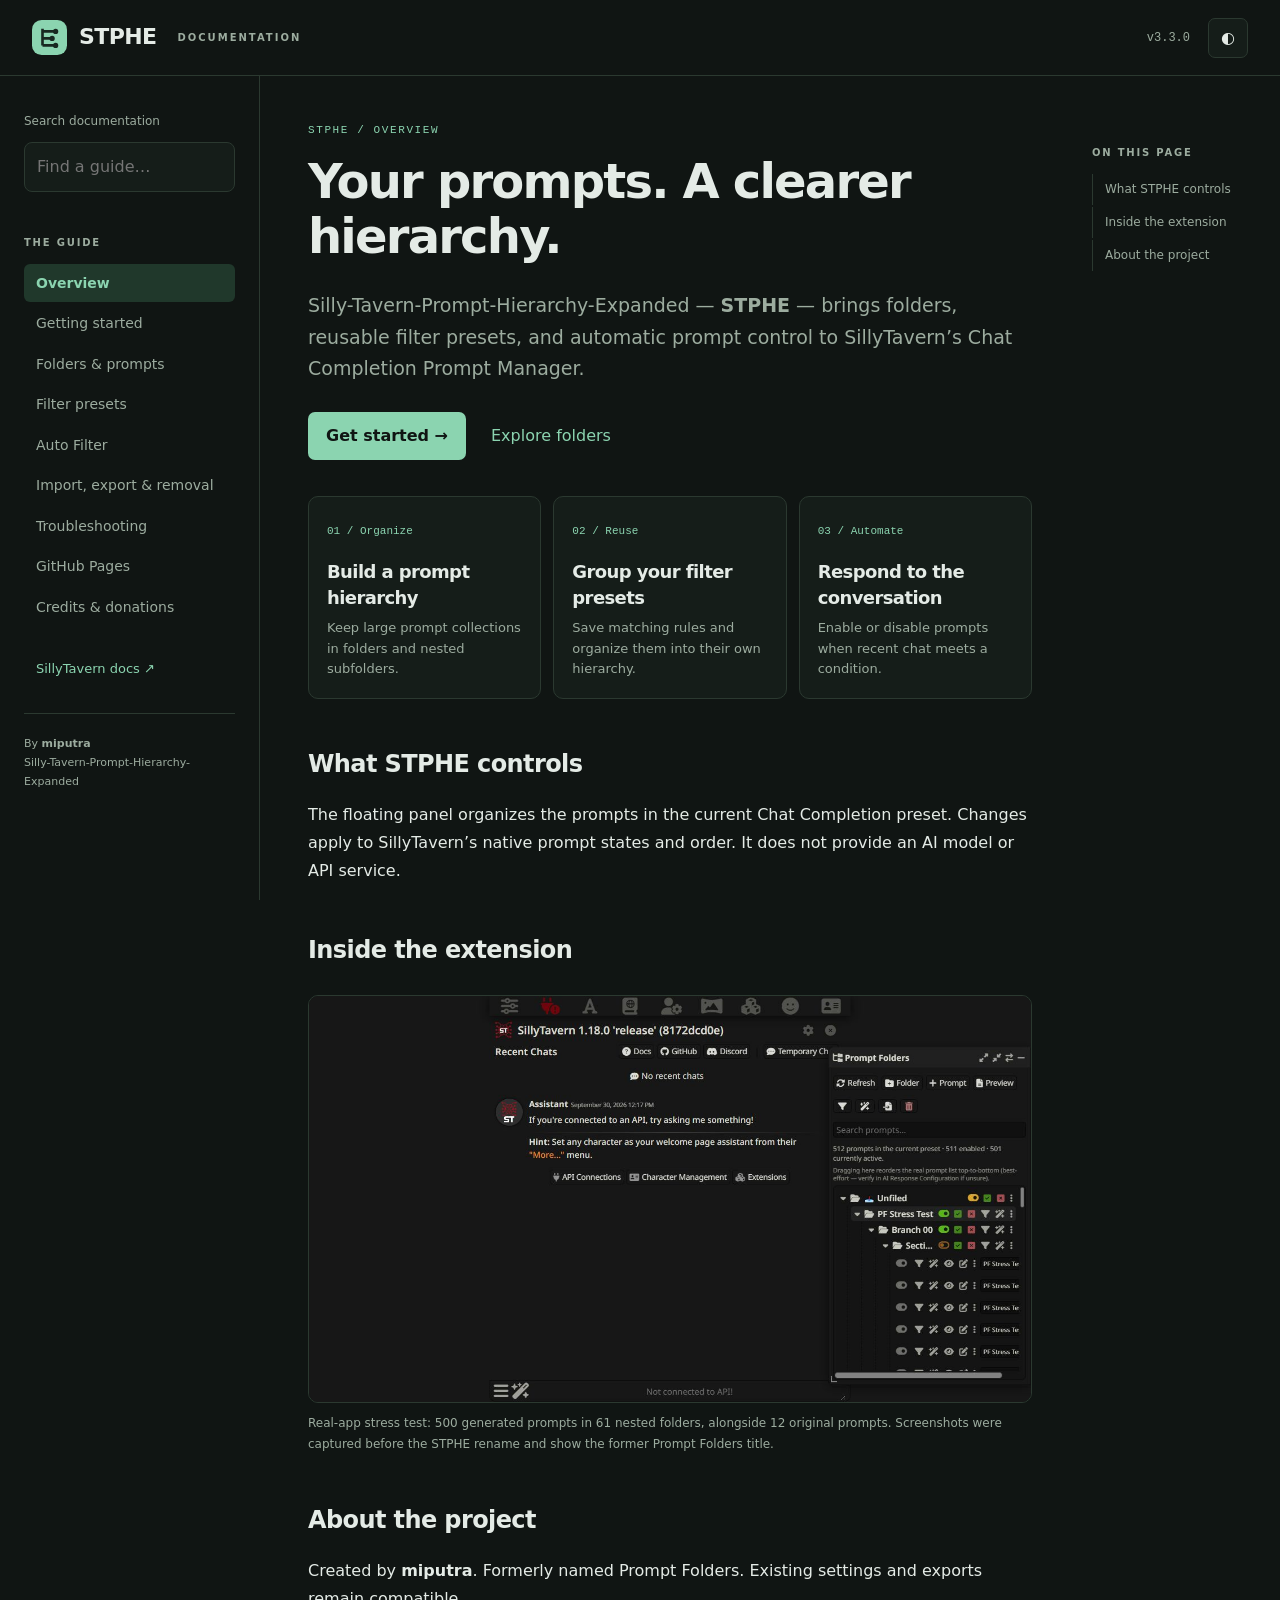
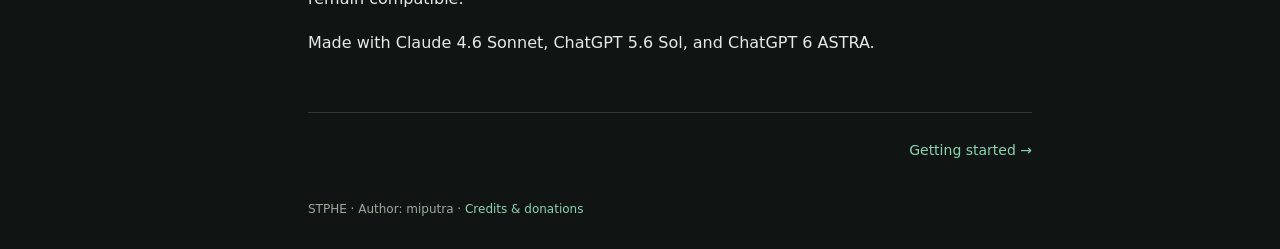
==== docs/index.html @ 4edc016b "Rename extension to STPHE and add GitHub Pages documentation" ====
<!doctype html><html lang="en"><head><meta charset="utf-8"><meta name="viewport" content="width=device-width,initial-scale=1"><meta name="description" content="Your prompts. A clearer hierarchy. — STPHE documentation by miputra."><title>Overview · STPHE</title><link rel="icon" href="assets/icon.svg" type="image/svg+xml"><link rel="stylesheet" href="assets/site.css"><script src="assets/site.js" defer></script></head><body><a class="skip" href="#main">Skip to content</a><header><a class="brand" href="index.html"><img src="assets/icon.svg" alt="">STPHE <span>DOCUMENTATION</span></a><div class="header-right"><span class="version">v3.3.0</span><button id="theme" aria-label="Toggle color theme">◐</button><button id="menu" aria-label="Toggle navigation" aria-expanded="false">☰</button></div></header><div class="layout"><aside class="sidebar" id="navigation"><label for="search">Search documentation</label><input id="search" type="search" placeholder="Find a guide…" autocomplete="off"><div id="results" aria-live="polite"></div><p class="nav-label">THE GUIDE</p><nav aria-label="Documentation"><a href="index.html" aria-current="page">Overview</a><a href="getting-started.html">Getting started</a><a href="folders.html">Folders &amp; prompts</a><a href="presets.html">Filter presets</a><a href="auto-filter.html">Auto Filter</a><a href="backups.html">Import, export &amp; removal</a><a href="troubleshooting.html">Troubleshooting</a><a href="publishing.html">GitHub Pages</a><a href="credits.html">Credits &amp; donations</a></nav><a class="upstream" href="https://docs.sillytavern.app/">SillyTavern docs ↗</a><div class="sidebar-foot">By <strong>miputra</strong><br>Silly-Tavern-Prompt-Hierarchy-Expanded</div></aside><main id="main"><div class="eyebrow">STPHE / Overview</div><h1>Your prompts. A clearer hierarchy.</h1><p class="lead">Silly-Tavern-Prompt-Hierarchy-Expanded — <strong>STPHE</strong> — brings folders, reusable filter presets, and automatic prompt control to SillyTavern’s Chat Completion Prompt Manager.</p><div class="hero-actions"><a class="primary" href="getting-started.html">Get started →</a><a href="folders.html">Explore folders</a></div><div class="cards"><a href="folders.html"><b>01 / Organize</b><h2>Build a prompt hierarchy</h2><p>Keep large prompt collections in folders and nested subfolders.</p></a><a href="presets.html"><b>02 / Reuse</b><h2>Group your filter presets</h2><p>Save matching rules and organize them into their own hierarchy.</p></a><a href="auto-filter.html"><b>03 / Automate</b><h2>Respond to the conversation</h2><p>Enable or disable prompts when recent chat meets a condition.</p></a></div><h2 id="what-it-controls">What STPHE controls</h2><p>The floating panel organizes the prompts in the current Chat Completion preset. Changes apply to SillyTavern’s native prompt states and order. It does not provide an AI model or API service.</p><h2 id="screenshots">Inside the extension</h2><figure><a href="assets/large-tree.png"><img src="assets/large-tree.png" alt="Real SillyTavern session with a 512-prompt preset and nested test folders" loading="lazy"></a><figcaption>Real-app stress test: 500 generated prompts in 61 nested folders, alongside 12 original prompts. Screenshots were captured before the STPHE rename and show the former Prompt Folders title.</figcaption></figure><h2 id="project">About the project</h2><p>Created by <strong>miputra</strong>. Formerly named Prompt Folders. Existing settings and exports remain compatible.</p><p>Made with Claude 4.6 Sonnet, ChatGPT 5.6 Sol, and ChatGPT 6 ASTRA.</p><div class="page-nav"><span></span><a href="getting-started.html">Getting started →</a></div><footer>STPHE · Author: miputra · <a href="credits.html">Credits & donations</a></footer></main><aside class="toc"><p class="nav-label">ON THIS PAGE</p><nav aria-label="On this page"><a href="#what-it-controls">What STPHE controls</a><a href="#screenshots">Inside the extension</a><a href="#project">About the project</a></nav></aside></div></body></html>
---- docs/assets/site.css ----
*{box-sizing:border-box} :root{color-scheme:dark;--bg:#101513;--panel:#151d19;--text:#e4ebe6;--muted:#9cac9f;--line:#2b3930;--accent:#8bd4b0;--soft:#20382b} :root.light{color-scheme:light;--bg:#fafcf9;--panel:#f0f5ef;--text:#24362a;--muted:#586d5d;--line:#d5dfd4;--accent:#236d49;--soft:#e0efdf} body{margin:0;background:var(--bg);color:var(--text);font:16px/1.75 system-ui,-apple-system,Segoe UI,sans-serif}a{color:var(--accent);text-decoration:none}a:hover{text-decoration:underline}button,input{font:inherit}button{cursor:pointer;background:var(--panel);color:var(--text);border:1px solid var(--line);border-radius:7px;padding:5px 12px}button:hover{border-color:var(--accent)}:focus-visible{outline:2px solid var(--accent);outline-offset:4px}header{height:76px;position:sticky;top:0;z-index:10;background:var(--bg);border-bottom:1px solid var(--line);display:flex;align-items:center;justify-content:space-between;padding:0 32px}.brand{display:flex;align-items:center;gap:12px;color:var(--text);font-size:22px;font-weight:750;letter-spacing:-.6px}.brand img{width:35px}.brand span{font-size:10px;letter-spacing:2px;color:var(--muted);margin-left:9px}.header-right{display:flex;align-items:center;gap:18px}.version{font:12px monospace;color:var(--muted)}#menu{display:none}.layout{display:grid;grid-template-columns:260px minmax(0,820px) 200px;max-width:1440px;margin:auto}.sidebar{position:sticky;top:76px;height:calc(100vh - 76px);overflow:auto;padding:30px 24px;border-right:1px solid var(--line)}.sidebar label{font-size:12px;color:var(--muted)}input{width:100%;margin:8px 0 18px;padding:10px 12px;background:var(--panel);border:1px solid var(--line);border-radius:8px;color:var(--text)}.nav-label{font-size:10px;letter-spacing:1.8px;font-weight:700;color:var(--muted);margin:24px 0 12px}nav a{display:block;color:var(--muted);font-size:14px;padding:7px 12px;border-radius:6px;margin:2px 0}nav a:hover{color:var(--text);background:var(--panel);text-decoration:none}nav a[aria-current]{background:var(--soft);color:var(--accent);font-weight:650}.upstream{display:block;font-size:13px;margin:32px 12px}.sidebar-foot{border-top:1px solid var(--line);padding-top:20px;font-size:11px;color:var(--muted);overflow-wrap:anywhere}main{min-width:0;padding:48px 48px 28px}.eyebrow{color:var(--accent);font:11px monospace;letter-spacing:1.6px;text-transform:uppercase;margin-bottom:18px}h1{font-size:clamp(32px,4vw,48px);letter-spacing:-1.8px;line-height:1.15;margin:0 0 26px;max-width:670px}h2{font-size:24px;letter-spacing:-.6px;margin:44px 0 16px;scroll-margin-top:100px}h3{margin-top:0}p{margin:16px 0}.lead{font-size:19px;color:var(--muted);line-height:1.65}.hero-actions{display:flex;align-items:center;gap:25px;margin:28px 0 36px}.primary{background:var(--accent);color:var(--bg);padding:10px 18px;border-radius:7px;font-weight:650}.cards{display:grid;grid-template-columns:repeat(3,1fr);gap:12px}.cards a{border:1px solid var(--line);border-radius:10px;padding:18px;background:var(--panel);color:var(--text)}.cards b{font:11px monospace;color:var(--accent)}.cards h2{font-size:18px;line-height:1.4;margin:16px 0 8px}.cards p{font-size:13px;color:var(--muted);line-height:1.6;margin:0}.toc{position:sticky;top:100px;height:fit-content;padding:20px 12px}.toc nav a{font-size:12px;border-left:1px solid var(--line);border-radius:0;padding:5px 12px}figure{margin:24px 0}figure img{display:block;width:100%;border:1px solid var(--line);border-radius:10px}figcaption{font-size:12px;color:var(--muted);margin-top:10px}table{width:100%;border-collapse:collapse;font-size:14px}td,th{padding:13px 14px;border:1px solid var(--line);text-align:left;vertical-align:top}th{background:var(--panel)}code{font-size:.88em;overflow-wrap:anywhere;background:var(--panel);padding:2px 5px;border-radius:4px}pre{white-space:pre-wrap;background:var(--panel);padding:18px;border:1px solid var(--line);border-radius:8px}.note{border-left:3px solid var(--accent);background:var(--panel);padding:16px 20px;margin:25px 0;color:var(--muted)}li{margin:10px 0}.donation{border:1px solid var(--line);border-radius:10px;padding:22px;margin:18px 0}.donation code{display:block;word-break:break-all;margin-bottom:18px}.page-nav{display:flex;justify-content:space-between;border-top:1px solid var(--line);padding-top:25px;margin-top:55px;font-size:14px;gap:20px}footer{color:var(--muted);font-size:12px;margin-top:36px}#results a{display:block;font-size:13px;padding:8px;background:var(--panel);border-bottom:1px solid var(--line)}#results p{font-size:12px}.skip{position:absolute;top:-100px}.skip:focus{top:12px;z-index:20;background:var(--bg);padding:8px}@media(max-width:1150px){.layout{grid-template-columns:240px minmax(0,1fr)}.toc{display:none}main{padding:40px 32px}.cards{grid-template-columns:1fr}.cards a{padding:20px}.cards h2{margin-top:10px}}@media(max-width:700px){header{padding:0 18px;height:65px}.brand span{display:none}#menu{display:block}.layout{display:block}.sidebar{display:none;position:fixed;top:65px;left:0;bottom:0;height:auto;width:285px;background:var(--bg);z-index:9;box-shadow:15px 0 50px #0005}.sidebar.open{display:block}main{padding:32px 22px}h1{font-size:36px}.hero-actions{gap:16px;font-size:14px}.version{display:none}table{font-size:12px}td,th{padding:8px}body{font-size:15px}}
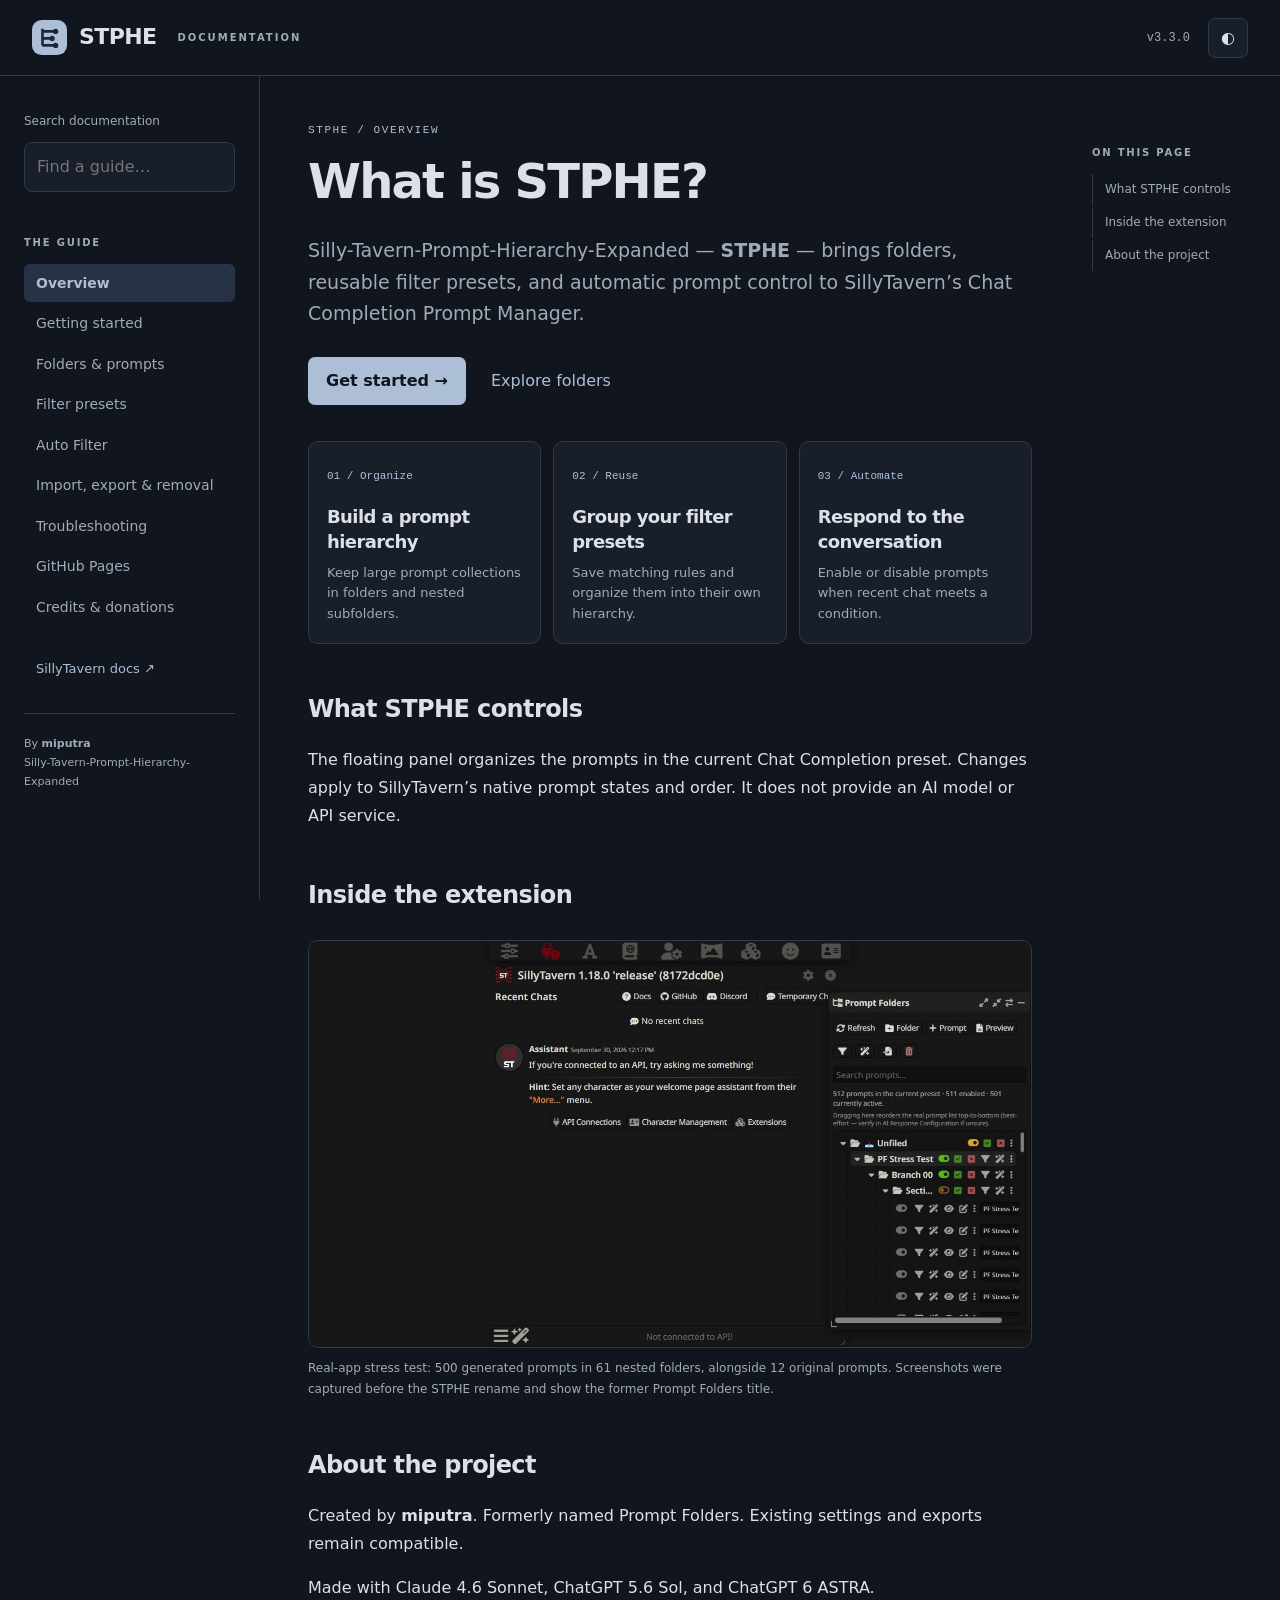
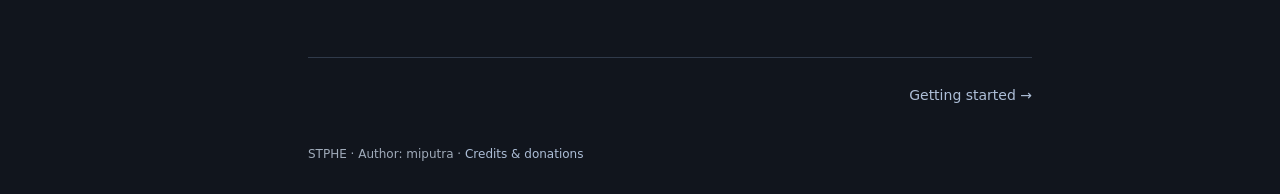
==== commit 23c947d6: "Use muted navy documentation theme and expand practical explanations" ====
--- a/docs/index.html
+++ b/docs/index.html
@@ -1 +1 @@
-<!doctype html><html lang="en"><head><meta charset="utf-8"><meta name="viewport" content="width=device-width,initial-scale=1"><meta name="description" content="Your prompts. A clearer hierarchy. — STPHE documentation by miputra."><title>Overview · STPHE</title><link rel="icon" href="assets/icon.svg" type="image/svg+xml"><link rel="stylesheet" href="assets/site.css"><script src="assets/site.js" defer></script></head><body><a class="skip" href="#main">Skip to content</a><header><a class="brand" href="index.html"><img src="assets/icon.svg" alt="">STPHE <span>DOCUMENTATION</span></a><div class="header-right"><span class="version">v3.3.0</span><button id="theme" aria-label="Toggle color theme">◐</button><button id="menu" aria-label="Toggle navigation" aria-expanded="false">☰</button></div></header><div class="layout"><aside class="sidebar" id="navigation"><label for="search">Search documentation</label><input id="search" type="search" placeholder="Find a guide…" autocomplete="off"><div id="results" aria-live="polite"></div><p class="nav-label">THE GUIDE</p><nav aria-label="Documentation"><a href="index.html" aria-current="page">Overview</a><a href="getting-started.html">Getting started</a><a href="folders.html">Folders &amp; prompts</a><a href="presets.html">Filter presets</a><a href="auto-filter.html">Auto Filter</a><a href="backups.html">Import, export &amp; removal</a><a href="troubleshooting.html">Troubleshooting</a><a href="publishing.html">GitHub Pages</a><a href="credits.html">Credits &amp; donations</a></nav><a class="upstream" href="https://docs.sillytavern.app/">SillyTavern docs ↗</a><div class="sidebar-foot">By <strong>miputra</strong><br>Silly-Tavern-Prompt-Hierarchy-Expanded</div></aside><main id="main"><div class="eyebrow">STPHE / Overview</div><h1>Your prompts. A clearer hierarchy.</h1><p class="lead">Silly-Tavern-Prompt-Hierarchy-Expanded — <strong>STPHE</strong> — brings folders, reusable filter presets, and automatic prompt control to SillyTavern’s Chat Completion Prompt Manager.</p><div class="hero-actions"><a class="primary" href="getting-started.html">Get started →</a><a href="folders.html">Explore folders</a></div><div class="cards"><a href="folders.html"><b>01 / Organize</b><h2>Build a prompt hierarchy</h2><p>Keep large prompt collections in folders and nested subfolders.</p></a><a href="presets.html"><b>02 / Reuse</b><h2>Group your filter presets</h2><p>Save matching rules and organize them into their own hierarchy.</p></a><a href="auto-filter.html"><b>03 / Automate</b><h2>Respond to the conversation</h2><p>Enable or disable prompts when recent chat meets a condition.</p></a></div><h2 id="what-it-controls">What STPHE controls</h2><p>The floating panel organizes the prompts in the current Chat Completion preset. Changes apply to SillyTavern’s native prompt states and order. It does not provide an AI model or API service.</p><h2 id="screenshots">Inside the extension</h2><figure><a href="assets/large-tree.png"><img src="assets/large-tree.png" alt="Real SillyTavern session with a 512-prompt preset and nested test folders" loading="lazy"></a><figcaption>Real-app stress test: 500 generated prompts in 61 nested folders, alongside 12 original prompts. Screenshots were captured before the STPHE rename and show the former Prompt Folders title.</figcaption></figure><h2 id="project">About the project</h2><p>Created by <strong>miputra</strong>. Formerly named Prompt Folders. Existing settings and exports remain compatible.</p><p>Made with Claude 4.6 Sonnet, ChatGPT 5.6 Sol, and ChatGPT 6 ASTRA.</p><div class="page-nav"><span></span><a href="getting-started.html">Getting started →</a></div><footer>STPHE · Author: miputra · <a href="credits.html">Credits & donations</a></footer></main><aside class="toc"><p class="nav-label">ON THIS PAGE</p><nav aria-label="On this page"><a href="#what-it-controls">What STPHE controls</a><a href="#screenshots">Inside the extension</a><a href="#project">About the project</a></nav></aside></div></body></html>+<!doctype html><html lang="en"><head><meta charset="utf-8"><meta name="viewport" content="width=device-width,initial-scale=1"><meta name="description" content="What is STPHE? — STPHE documentation by miputra."><title>Overview · STPHE</title><link rel="icon" href="assets/icon.svg" type="image/svg+xml"><link rel="stylesheet" href="assets/site.css"><script src="assets/site.js" defer></script></head><body><a class="skip" href="#main">Skip to content</a><header><a class="brand" href="index.html"><img src="assets/icon.svg" alt="">STPHE <span>DOCUMENTATION</span></a><div class="header-right"><span class="version">v3.3.0</span><button id="theme" aria-label="Toggle color theme">◐</button><button id="menu" aria-label="Toggle navigation" aria-expanded="false">☰</button></div></header><div class="layout"><aside class="sidebar" id="navigation"><label for="search">Search documentation</label><input id="search" type="search" placeholder="Find a guide…" autocomplete="off"><div id="results" aria-live="polite"></div><p class="nav-label">THE GUIDE</p><nav aria-label="Documentation"><a href="index.html" aria-current="page">Overview</a><a href="getting-started.html">Getting started</a><a href="folders.html">Folders &amp; prompts</a><a href="presets.html">Filter presets</a><a href="auto-filter.html">Auto Filter</a><a href="backups.html">Import, export &amp; removal</a><a href="troubleshooting.html">Troubleshooting</a><a href="publishing.html">GitHub Pages</a><a href="credits.html">Credits &amp; donations</a></nav><a class="upstream" href="https://docs.sillytavern.app/">SillyTavern docs ↗</a><div class="sidebar-foot">By <strong>miputra</strong><br>Silly-Tavern-Prompt-Hierarchy-Expanded</div></aside><main id="main"><div class="eyebrow">STPHE / Overview</div><h1>What is STPHE?</h1><p class="lead">Silly-Tavern-Prompt-Hierarchy-Expanded — <strong>STPHE</strong> — brings folders, reusable filter presets, and automatic prompt control to SillyTavern’s Chat Completion Prompt Manager.</p><div class="hero-actions"><a class="primary" href="getting-started.html">Get started →</a><a href="folders.html">Explore folders</a></div><div class="cards"><a href="folders.html"><b>01 / Organize</b><h2>Build a prompt hierarchy</h2><p>Keep large prompt collections in folders and nested subfolders.</p></a><a href="presets.html"><b>02 / Reuse</b><h2>Group your filter presets</h2><p>Save matching rules and organize them into their own hierarchy.</p></a><a href="auto-filter.html"><b>03 / Automate</b><h2>Respond to the conversation</h2><p>Enable or disable prompts when recent chat meets a condition.</p></a></div><h2 id="what-it-controls">What STPHE controls</h2><p>The floating panel organizes the prompts in the current Chat Completion preset. Changes apply to SillyTavern’s native prompt states and order. It does not provide an AI model or API service.</p><h2 id="screenshots">Inside the extension</h2><figure><a href="assets/large-tree.png"><img src="assets/large-tree.png" alt="Real SillyTavern session with a 512-prompt preset and nested test folders" loading="lazy"></a><figcaption>Real-app stress test: 500 generated prompts in 61 nested folders, alongside 12 original prompts. Screenshots were captured before the STPHE rename and show the former Prompt Folders title.</figcaption></figure><h2 id="project">About the project</h2><p>Created by <strong>miputra</strong>. Formerly named Prompt Folders. Existing settings and exports remain compatible.</p><p>Made with Claude 4.6 Sonnet, ChatGPT 5.6 Sol, and ChatGPT 6 ASTRA.</p><div class="page-nav"><span></span><a href="getting-started.html">Getting started →</a></div><footer>STPHE · Author: miputra · <a href="credits.html">Credits & donations</a></footer></main><aside class="toc"><p class="nav-label">ON THIS PAGE</p><nav aria-label="On this page"><a href="#what-it-controls">What STPHE controls</a><a href="#screenshots">Inside the extension</a><a href="#project">About the project</a></nav></aside></div></body></html>
--- a/docs/assets/site.css
+++ b/docs/assets/site.css
@@ -1 +1 @@
-*{box-sizing:border-box} :root{color-scheme:dark;--bg:#101513;--panel:#151d19;--text:#e4ebe6;--muted:#9cac9f;--line:#2b3930;--accent:#8bd4b0;--soft:#20382b} :root.light{color-scheme:light;--bg:#fafcf9;--panel:#f0f5ef;--text:#24362a;--muted:#586d5d;--line:#d5dfd4;--accent:#236d49;--soft:#e0efdf} body{margin:0;background:var(--bg);color:var(--text);font:16px/1.75 system-ui,-apple-system,Segoe UI,sans-serif}a{color:var(--accent);text-decoration:none}a:hover{text-decoration:underline}button,input{font:inherit}button{cursor:pointer;background:var(--panel);color:var(--text);border:1px solid var(--line);border-radius:7px;padding:5px 12px}button:hover{border-color:var(--accent)}:focus-visible{outline:2px solid var(--accent);outline-offset:4px}header{height:76px;position:sticky;top:0;z-index:10;background:var(--bg);border-bottom:1px solid var(--line);display:flex;align-items:center;justify-content:space-between;padding:0 32px}.brand{display:flex;align-items:center;gap:12px;color:var(--text);font-size:22px;font-weight:750;letter-spacing:-.6px}.brand img{width:35px}.brand span{font-size:10px;letter-spacing:2px;color:var(--muted);margin-left:9px}.header-right{display:flex;align-items:center;gap:18px}.version{font:12px monospace;color:var(--muted)}#menu{display:none}.layout{display:grid;grid-template-columns:260px minmax(0,820px) 200px;max-width:1440px;margin:auto}.sidebar{position:sticky;top:76px;height:calc(100vh - 76px);overflow:auto;padding:30px 24px;border-right:1px solid var(--line)}.sidebar label{font-size:12px;color:var(--muted)}input{width:100%;margin:8px 0 18px;padding:10px 12px;background:var(--panel);border:1px solid var(--line);border-radius:8px;color:var(--text)}.nav-label{font-size:10px;letter-spacing:1.8px;font-weight:700;color:var(--muted);margin:24px 0 12px}nav a{display:block;color:var(--muted);font-size:14px;padding:7px 12px;border-radius:6px;margin:2px 0}nav a:hover{color:var(--text);background:var(--panel);text-decoration:none}nav a[aria-current]{background:var(--soft);color:var(--accent);font-weight:650}.upstream{display:block;font-size:13px;margin:32px 12px}.sidebar-foot{border-top:1px solid var(--line);padding-top:20px;font-size:11px;color:var(--muted);overflow-wrap:anywhere}main{min-width:0;padding:48px 48px 28px}.eyebrow{color:var(--accent);font:11px monospace;letter-spacing:1.6px;text-transform:uppercase;margin-bottom:18px}h1{font-size:clamp(32px,4vw,48px);letter-spacing:-1.8px;line-height:1.15;margin:0 0 26px;max-width:670px}h2{font-size:24px;letter-spacing:-.6px;margin:44px 0 16px;scroll-margin-top:100px}h3{margin-top:0}p{margin:16px 0}.lead{font-size:19px;color:var(--muted);line-height:1.65}.hero-actions{display:flex;align-items:center;gap:25px;margin:28px 0 36px}.primary{background:var(--accent);color:var(--bg);padding:10px 18px;border-radius:7px;font-weight:650}.cards{display:grid;grid-template-columns:repeat(3,1fr);gap:12px}.cards a{border:1px solid var(--line);border-radius:10px;padding:18px;background:var(--panel);color:var(--text)}.cards b{font:11px monospace;color:var(--accent)}.cards h2{font-size:18px;line-height:1.4;margin:16px 0 8px}.cards p{font-size:13px;color:var(--muted);line-height:1.6;margin:0}.toc{position:sticky;top:100px;height:fit-content;padding:20px 12px}.toc nav a{font-size:12px;border-left:1px solid var(--line);border-radius:0;padding:5px 12px}figure{margin:24px 0}figure img{display:block;width:100%;border:1px solid var(--line);border-radius:10px}figcaption{font-size:12px;color:var(--muted);margin-top:10px}table{width:100%;border-collapse:collapse;font-size:14px}td,th{padding:13px 14px;border:1px solid var(--line);text-align:left;vertical-align:top}th{background:var(--panel)}code{font-size:.88em;overflow-wrap:anywhere;background:var(--panel);padding:2px 5px;border-radius:4px}pre{white-space:pre-wrap;background:var(--panel);padding:18px;border:1px solid var(--line);border-radius:8px}.note{border-left:3px solid var(--accent);background:var(--panel);padding:16px 20px;margin:25px 0;color:var(--muted)}li{margin:10px 0}.donation{border:1px solid var(--line);border-radius:10px;padding:22px;margin:18px 0}.donation code{display:block;word-break:break-all;margin-bottom:18px}.page-nav{display:flex;justify-content:space-between;border-top:1px solid var(--line);padding-top:25px;margin-top:55px;font-size:14px;gap:20px}footer{color:var(--muted);font-size:12px;margin-top:36px}#results a{display:block;font-size:13px;padding:8px;background:var(--panel);border-bottom:1px solid var(--line)}#results p{font-size:12px}.skip{position:absolute;top:-100px}.skip:focus{top:12px;z-index:20;background:var(--bg);padding:8px}@media(max-width:1150px){.layout{grid-template-columns:240px minmax(0,1fr)}.toc{display:none}main{padding:40px 32px}.cards{grid-template-columns:1fr}.cards a{padding:20px}.cards h2{margin-top:10px}}@media(max-width:700px){header{padding:0 18px;height:65px}.brand span{display:none}#menu{display:block}.layout{display:block}.sidebar{display:none;position:fixed;top:65px;left:0;bottom:0;height:auto;width:285px;background:var(--bg);z-index:9;box-shadow:15px 0 50px #0005}.sidebar.open{display:block}main{padding:32px 22px}h1{font-size:36px}.hero-actions{gap:16px;font-size:14px}.version{display:none}table{font-size:12px}td,th{padding:8px}body{font-size:15px}}+*{box-sizing:border-box} :root{color-scheme:dark;--bg:#11151d;--panel:#181f2b;--text:#dce0e7;--muted:#a0abba;--line:#303a4a;--accent:#adbed7;--soft:#273247} :root.light{color-scheme:light;--bg:#f3f4f6;--panel:#e9ecf1;--text:#253044;--muted:#526078;--line:#cbd2de;--accent:#425c85;--soft:#dce3ee} body{margin:0;background:var(--bg);color:var(--text);font:16px/1.75 system-ui,-apple-system,Segoe UI,sans-serif}a{color:var(--accent);text-decoration:none}a:hover{text-decoration:underline}button,input{font:inherit}button{cursor:pointer;background:var(--panel);color:var(--text);border:1px solid var(--line);border-radius:7px;padding:5px 12px}button:hover{border-color:var(--accent)}:focus-visible{outline:2px solid var(--accent);outline-offset:4px}header{height:76px;position:sticky;top:0;z-index:10;background:var(--bg);border-bottom:1px solid var(--line);display:flex;align-items:center;justify-content:space-between;padding:0 32px}.brand{display:flex;align-items:center;gap:12px;color:var(--text);font-size:22px;font-weight:750;letter-spacing:-.6px}.brand img{width:35px}.brand span{font-size:10px;letter-spacing:2px;color:var(--muted);margin-left:9px}.header-right{display:flex;align-items:center;gap:18px}.version{font:12px monospace;color:var(--muted)}#menu{display:none}.layout{display:grid;grid-template-columns:260px minmax(0,820px) 200px;max-width:1440px;margin:auto}.sidebar{position:sticky;top:76px;height:calc(100vh - 76px);overflow:auto;padding:30px 24px;border-right:1px solid var(--line)}.sidebar label{font-size:12px;color:var(--muted)}input{width:100%;margin:8px 0 18px;padding:10px 12px;background:var(--panel);border:1px solid var(--line);border-radius:8px;color:var(--text)}.nav-label{font-size:10px;letter-spacing:1.8px;font-weight:700;color:var(--muted);margin:24px 0 12px}nav a{display:block;color:var(--muted);font-size:14px;padding:7px 12px;border-radius:6px;margin:2px 0}nav a:hover{color:var(--text);background:var(--panel);text-decoration:none}nav a[aria-current]{background:var(--soft);color:var(--accent);font-weight:650}.upstream{display:block;font-size:13px;margin:32px 12px}.sidebar-foot{border-top:1px solid var(--line);padding-top:20px;font-size:11px;color:var(--muted);overflow-wrap:anywhere}main{min-width:0;padding:48px 48px 28px}.eyebrow{color:var(--accent);font:11px monospace;letter-spacing:1.6px;text-transform:uppercase;margin-bottom:18px}h1{font-size:clamp(32px,4vw,48px);letter-spacing:-1.8px;line-height:1.15;margin:0 0 26px;max-width:670px}h2{font-size:24px;letter-spacing:-.6px;margin:44px 0 16px;scroll-margin-top:100px}h3{margin-top:0}p{margin:16px 0}.lead{font-size:19px;color:var(--muted);line-height:1.65}.hero-actions{display:flex;align-items:center;gap:25px;margin:28px 0 36px}.primary{background:var(--accent);color:var(--bg);padding:10px 18px;border-radius:7px;font-weight:650}.cards{display:grid;grid-template-columns:repeat(3,1fr);gap:12px}.cards a{border:1px solid var(--line);border-radius:10px;padding:18px;background:var(--panel);color:var(--text)}.cards b{font:11px monospace;color:var(--accent)}.cards h2{font-size:18px;line-height:1.4;margin:16px 0 8px}.cards p{font-size:13px;color:var(--muted);line-height:1.6;margin:0}.toc{position:sticky;top:100px;height:fit-content;padding:20px 12px}.toc nav a{font-size:12px;border-left:1px solid var(--line);border-radius:0;padding:5px 12px}figure{margin:24px 0}figure img{display:block;width:100%;border:1px solid var(--line);border-radius:10px}figcaption{font-size:12px;color:var(--muted);margin-top:10px}table{width:100%;border-collapse:collapse;font-size:14px}td,th{padding:13px 14px;border:1px solid var(--line);text-align:left;vertical-align:top}th{background:var(--panel)}code{font-size:.88em;overflow-wrap:anywhere;background:var(--panel);padding:2px 5px;border-radius:4px}pre{white-space:pre-wrap;background:var(--panel);padding:18px;border:1px solid var(--line);border-radius:8px}.note{border-left:3px solid var(--accent);background:var(--panel);padding:16px 20px;margin:25px 0;color:var(--muted)}li{margin:10px 0}.donation{border:1px solid var(--line);border-radius:10px;padding:22px;margin:18px 0}.donation code{display:block;word-break:break-all;margin-bottom:18px}.page-nav{display:flex;justify-content:space-between;border-top:1px solid var(--line);padding-top:25px;margin-top:55px;font-size:14px;gap:20px}footer{color:var(--muted);font-size:12px;margin-top:36px}#results a{display:block;font-size:13px;padding:8px;background:var(--panel);border-bottom:1px solid var(--line)}#results p{font-size:12px}.skip{position:absolute;top:-100px}.skip:focus{top:12px;z-index:20;background:var(--bg);padding:8px}@media(max-width:1150px){.layout{grid-template-columns:240px minmax(0,1fr)}.toc{display:none}main{padding:40px 32px}.cards{grid-template-columns:1fr}.cards a{padding:20px}.cards h2{margin-top:10px}}@media(max-width:700px){header{padding:0 18px;height:65px}.brand span{display:none}#menu{display:block}.layout{display:block}.sidebar{display:none;position:fixed;top:65px;left:0;bottom:0;height:auto;width:285px;background:var(--bg);z-index:9;box-shadow:15px 0 50px #0005}.sidebar.open{display:block}main{padding:32px 22px}h1{font-size:36px}.hero-actions{gap:16px;font-size:14px}.version{display:none}table{font-size:12px}td,th{padding:8px}body{font-size:15px}}
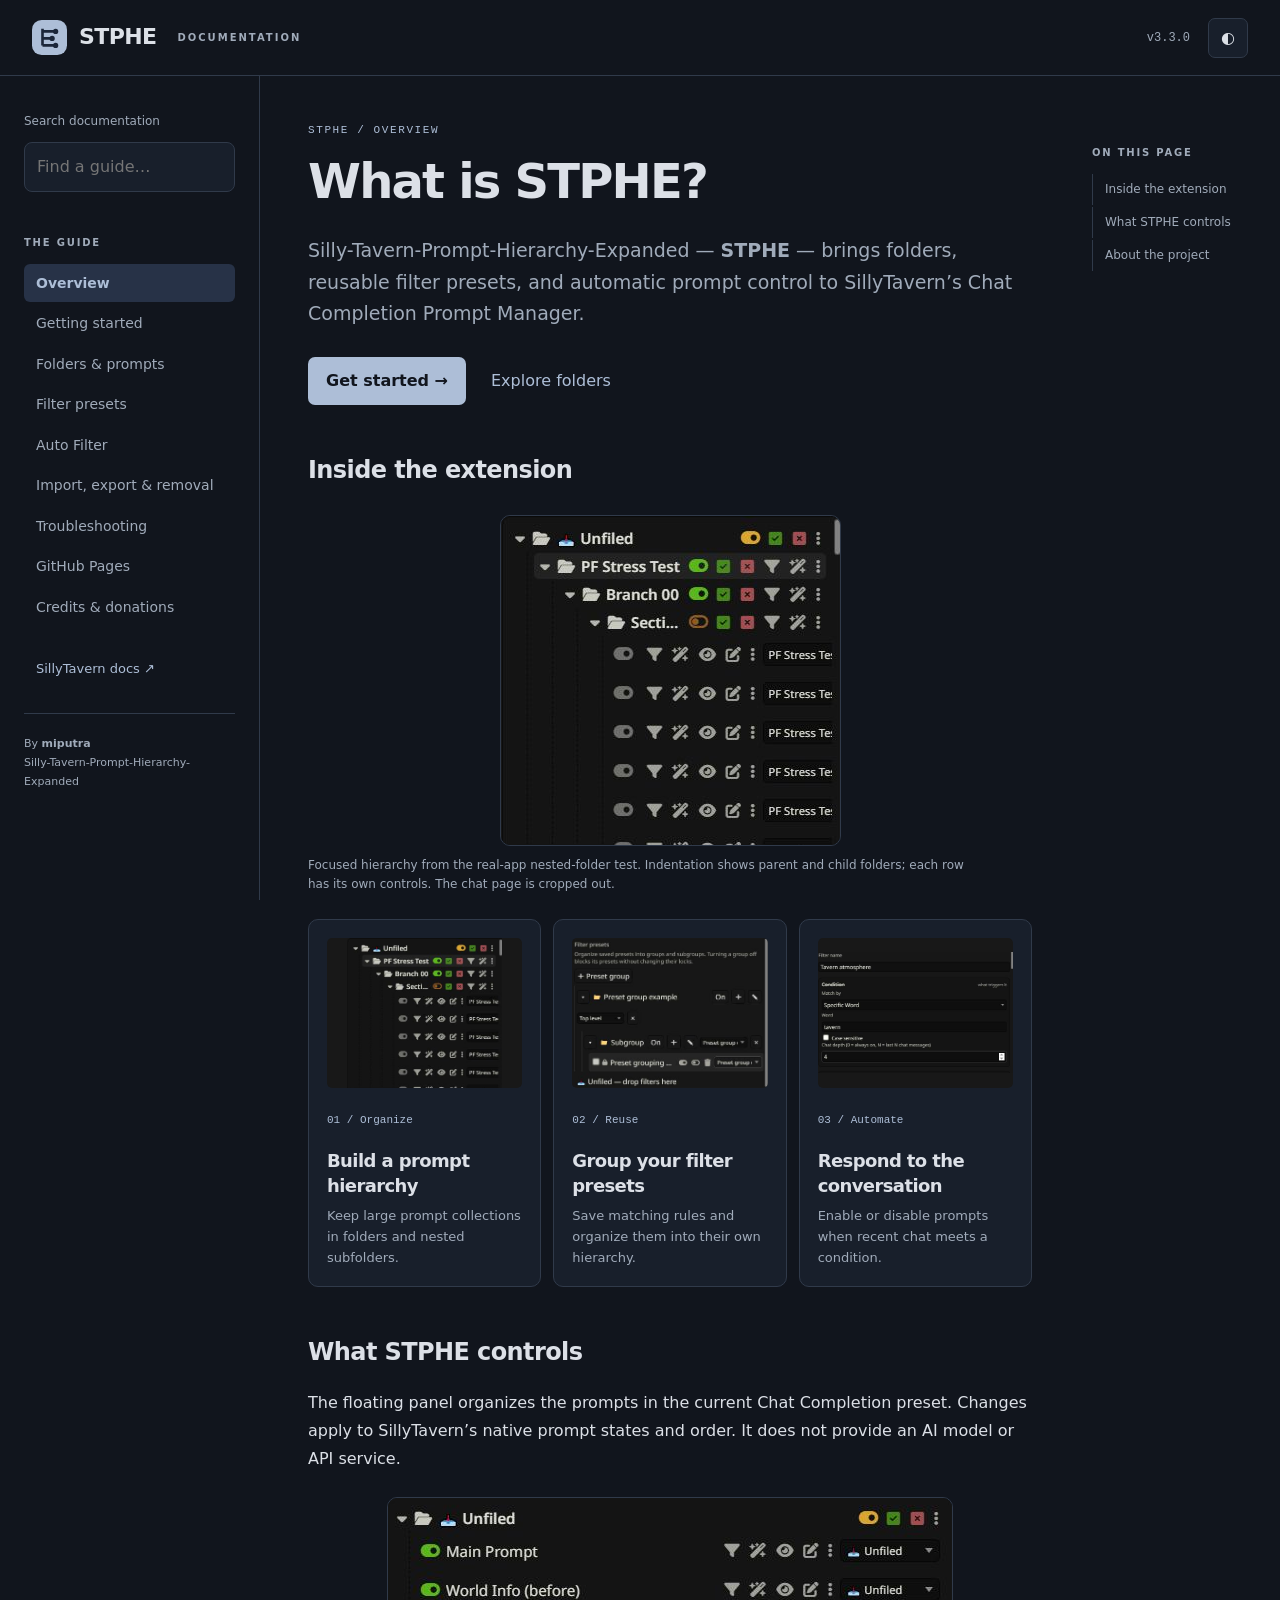
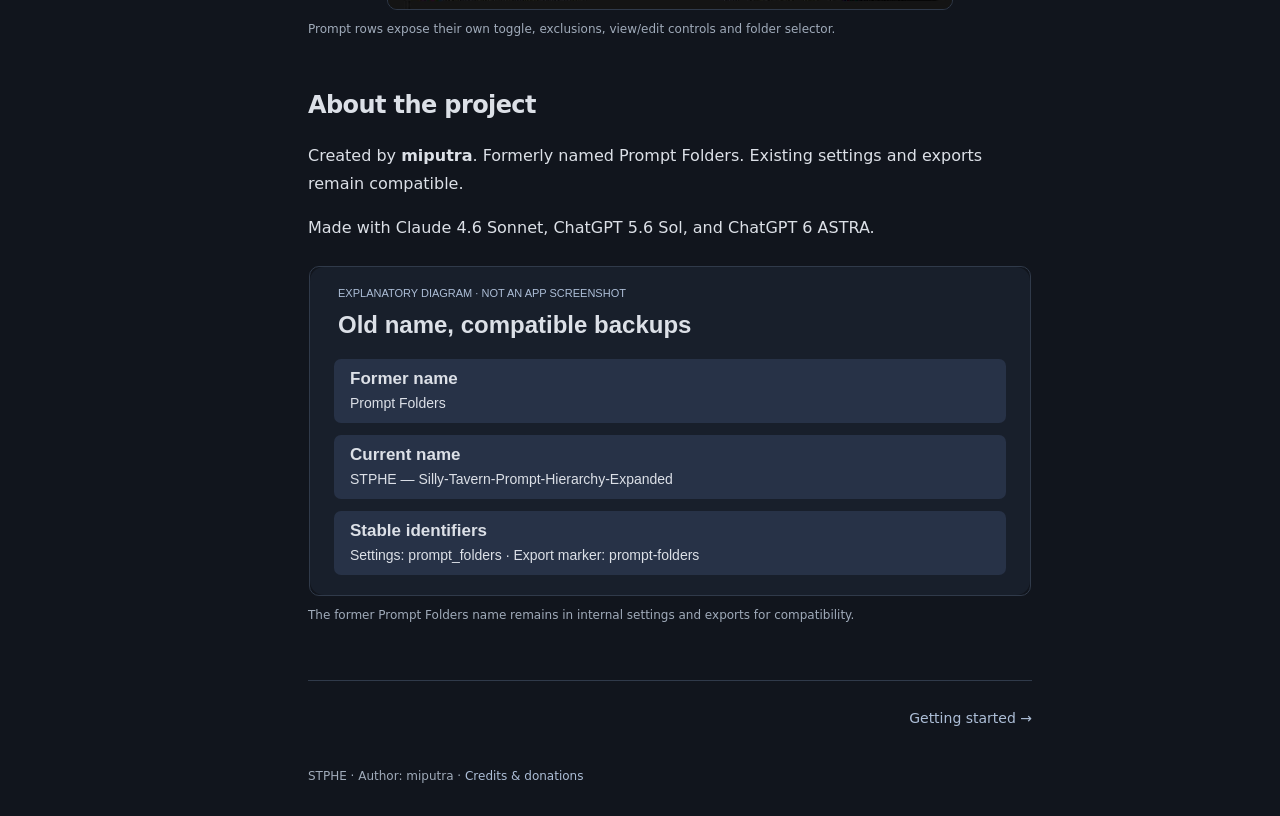
==== commit 3ecfde0d: "Add focused documentation screenshots and collapsible donations" ====
--- a/docs/index.html
+++ b/docs/index.html
@@ -1 +1,7 @@
-<!doctype html><html lang="en"><head><meta charset="utf-8"><meta name="viewport" content="width=device-width,initial-scale=1"><meta name="description" content="What is STPHE? — STPHE documentation by miputra."><title>Overview · STPHE</title><link rel="icon" href="assets/icon.svg" type="image/svg+xml"><link rel="stylesheet" href="assets/site.css"><script src="assets/site.js" defer></script></head><body><a class="skip" href="#main">Skip to content</a><header><a class="brand" href="index.html"><img src="assets/icon.svg" alt="">STPHE <span>DOCUMENTATION</span></a><div class="header-right"><span class="version">v3.3.0</span><button id="theme" aria-label="Toggle color theme">◐</button><button id="menu" aria-label="Toggle navigation" aria-expanded="false">☰</button></div></header><div class="layout"><aside class="sidebar" id="navigation"><label for="search">Search documentation</label><input id="search" type="search" placeholder="Find a guide…" autocomplete="off"><div id="results" aria-live="polite"></div><p class="nav-label">THE GUIDE</p><nav aria-label="Documentation"><a href="index.html" aria-current="page">Overview</a><a href="getting-started.html">Getting started</a><a href="folders.html">Folders &amp; prompts</a><a href="presets.html">Filter presets</a><a href="auto-filter.html">Auto Filter</a><a href="backups.html">Import, export &amp; removal</a><a href="troubleshooting.html">Troubleshooting</a><a href="publishing.html">GitHub Pages</a><a href="credits.html">Credits &amp; donations</a></nav><a class="upstream" href="https://docs.sillytavern.app/">SillyTavern docs ↗</a><div class="sidebar-foot">By <strong>miputra</strong><br>Silly-Tavern-Prompt-Hierarchy-Expanded</div></aside><main id="main"><div class="eyebrow">STPHE / Overview</div><h1>What is STPHE?</h1><p class="lead">Silly-Tavern-Prompt-Hierarchy-Expanded — <strong>STPHE</strong> — brings folders, reusable filter presets, and automatic prompt control to SillyTavern’s Chat Completion Prompt Manager.</p><div class="hero-actions"><a class="primary" href="getting-started.html">Get started →</a><a href="folders.html">Explore folders</a></div><div class="cards"><a href="folders.html"><b>01 / Organize</b><h2>Build a prompt hierarchy</h2><p>Keep large prompt collections in folders and nested subfolders.</p></a><a href="presets.html"><b>02 / Reuse</b><h2>Group your filter presets</h2><p>Save matching rules and organize them into their own hierarchy.</p></a><a href="auto-filter.html"><b>03 / Automate</b><h2>Respond to the conversation</h2><p>Enable or disable prompts when recent chat meets a condition.</p></a></div><h2 id="what-it-controls">What STPHE controls</h2><p>The floating panel organizes the prompts in the current Chat Completion preset. Changes apply to SillyTavern’s native prompt states and order. It does not provide an AI model or API service.</p><h2 id="screenshots">Inside the extension</h2><figure><a href="assets/large-tree.png"><img src="assets/large-tree.png" alt="Real SillyTavern session with a 512-prompt preset and nested test folders" loading="lazy"></a><figcaption>Real-app stress test: 500 generated prompts in 61 nested folders, alongside 12 original prompts. Screenshots were captured before the STPHE rename and show the former Prompt Folders title.</figcaption></figure><h2 id="project">About the project</h2><p>Created by <strong>miputra</strong>. Formerly named Prompt Folders. Existing settings and exports remain compatible.</p><p>Made with Claude 4.6 Sonnet, ChatGPT 5.6 Sol, and ChatGPT 6 ASTRA.</p><div class="page-nav"><span></span><a href="getting-started.html">Getting started →</a></div><footer>STPHE · Author: miputra · <a href="credits.html">Credits & donations</a></footer></main><aside class="toc"><p class="nav-label">ON THIS PAGE</p><nav aria-label="On this page"><a href="#what-it-controls">What STPHE controls</a><a href="#screenshots">Inside the extension</a><a href="#project">About the project</a></nav></aside></div></body></html>+<!doctype html><html lang="en"><head><meta charset="utf-8"><meta name="viewport" content="width=device-width,initial-scale=1"><meta name="description" content="What is STPHE? — STPHE documentation by miputra."><title>Overview · STPHE</title><link rel="icon" href="assets/icon.svg" type="image/svg+xml"><link rel="stylesheet" href="assets/site.css"><script src="assets/site.js" defer></script></head><body><a class="skip" href="#main">Skip to content</a><header><a class="brand" href="index.html"><img src="assets/icon.svg" alt="">STPHE <span>DOCUMENTATION</span></a><div class="header-right"><span class="version">v3.3.0</span><button id="theme" aria-label="Toggle color theme">◐</button><button id="menu" aria-label="Toggle navigation" aria-expanded="false">☰</button></div></header><div class="layout"><aside class="sidebar" id="navigation"><label for="search">Search documentation</label><input id="search" type="search" placeholder="Find a guide…" autocomplete="off"><div id="results" aria-live="polite"></div><p class="nav-label">THE GUIDE</p><nav aria-label="Documentation"><a href="index.html" aria-current="page">Overview</a><a href="getting-started.html">Getting started</a><a href="folders.html">Folders &amp; prompts</a><a href="presets.html">Filter presets</a><a href="auto-filter.html">Auto Filter</a><a href="backups.html">Import, export &amp; removal</a><a href="troubleshooting.html">Troubleshooting</a><a href="publishing.html">GitHub Pages</a><a href="credits.html">Credits &amp; donations</a></nav><a class="upstream" href="https://docs.sillytavern.app/">SillyTavern docs ↗</a><div class="sidebar-foot">By <strong>miputra</strong><br>Silly-Tavern-Prompt-Hierarchy-Expanded</div></aside><main id="main"><div class="eyebrow">STPHE / Overview</div><h1>What is STPHE?</h1><p class="lead">Silly-Tavern-Prompt-Hierarchy-Expanded — <strong>STPHE</strong> — brings folders, reusable filter presets, and automatic prompt control to SillyTavern’s Chat Completion Prompt Manager.</p><div class="hero-actions"><a class="primary" href="getting-started.html">Get started →</a><a href="folders.html">Explore folders</a></div><h2 id="screenshots">Inside the extension</h2>
+<figure><a href="assets/hierarchy.png"><img src="assets/hierarchy.png" alt="Focused hierarchy from the real-app nested-folder test. Indentation shows parent and child folders; each row has its own controls. The chat page is cropped out." loading="lazy"></a><figcaption>Focused hierarchy from the real-app nested-folder test. Indentation shows parent and child folders; each row has its own controls. The chat page is cropped out.</figcaption></figure>
+<div class="cards"><a href="folders.html"><img class="card-preview" src="assets/hierarchy.png" alt="Nested prompt folders" loading="lazy"><b>01 / Organize</b><h2>Build a prompt hierarchy</h2><p>Keep large prompt collections in folders and nested subfolders.</p></a><a href="presets.html"><img class="card-preview" src="assets/preset-hierarchy.png" alt="Saved preset inside a subgroup" loading="lazy"><b>02 / Reuse</b><h2>Group your filter presets</h2><p>Save matching rules and organize them into their own hierarchy.</p></a><a href="auto-filter.html"><img class="card-preview" src="assets/auto-condition.png" alt="Auto Filter word condition and chat depth" loading="lazy"><b>03 / Automate</b><h2>Respond to the conversation</h2><p>Enable or disable prompts when recent chat meets a condition.</p></a></div><h2 id="what-it-controls">What STPHE controls</h2><p>The floating panel organizes the prompts in the current Chat Completion preset. Changes apply to SillyTavern’s native prompt states and order. It does not provide an AI model or API service.</p>
+<figure><a href="assets/prompt-controls.png"><img src="assets/prompt-controls.png" alt="Prompt rows expose their own toggle, exclusions, view/edit controls and folder selector." loading="lazy"></a><figcaption>Prompt rows expose their own toggle, exclusions, view/edit controls and folder selector.</figcaption></figure>
+<h2 id="project">About the project</h2><p>Created by <strong>miputra</strong>. Formerly named Prompt Folders. Existing settings and exports remain compatible.</p><p>Made with Claude 4.6 Sonnet, ChatGPT 5.6 Sol, and ChatGPT 6 ASTRA.</p>
+<figure><a href="assets/backup-compatibility.svg"><img src="assets/backup-compatibility.svg" alt="The former Prompt Folders name remains in internal settings and exports for compatibility." loading="lazy"></a><figcaption>The former Prompt Folders name remains in internal settings and exports for compatibility.</figcaption></figure>
+<div class="page-nav"><span></span><a href="getting-started.html">Getting started →</a></div><footer>STPHE · Author: miputra · <a href="credits.html">Credits & donations</a></footer></main><aside class="toc"><p class="nav-label">ON THIS PAGE</p><nav aria-label="On this page"><a href="#screenshots">Inside the extension</a><a href="#what-it-controls">What STPHE controls</a><a href="#project">About the project</a></nav></aside></div></body></html>
--- a/docs/assets/site.css
+++ b/docs/assets/site.css
@@ -1 +1,5 @@
-*{box-sizing:border-box} :root{color-scheme:dark;--bg:#11151d;--panel:#181f2b;--text:#dce0e7;--muted:#a0abba;--line:#303a4a;--accent:#adbed7;--soft:#273247} :root.light{color-scheme:light;--bg:#f3f4f6;--panel:#e9ecf1;--text:#253044;--muted:#526078;--line:#cbd2de;--accent:#425c85;--soft:#dce3ee} body{margin:0;background:var(--bg);color:var(--text);font:16px/1.75 system-ui,-apple-system,Segoe UI,sans-serif}a{color:var(--accent);text-decoration:none}a:hover{text-decoration:underline}button,input{font:inherit}button{cursor:pointer;background:var(--panel);color:var(--text);border:1px solid var(--line);border-radius:7px;padding:5px 12px}button:hover{border-color:var(--accent)}:focus-visible{outline:2px solid var(--accent);outline-offset:4px}header{height:76px;position:sticky;top:0;z-index:10;background:var(--bg);border-bottom:1px solid var(--line);display:flex;align-items:center;justify-content:space-between;padding:0 32px}.brand{display:flex;align-items:center;gap:12px;color:var(--text);font-size:22px;font-weight:750;letter-spacing:-.6px}.brand img{width:35px}.brand span{font-size:10px;letter-spacing:2px;color:var(--muted);margin-left:9px}.header-right{display:flex;align-items:center;gap:18px}.version{font:12px monospace;color:var(--muted)}#menu{display:none}.layout{display:grid;grid-template-columns:260px minmax(0,820px) 200px;max-width:1440px;margin:auto}.sidebar{position:sticky;top:76px;height:calc(100vh - 76px);overflow:auto;padding:30px 24px;border-right:1px solid var(--line)}.sidebar label{font-size:12px;color:var(--muted)}input{width:100%;margin:8px 0 18px;padding:10px 12px;background:var(--panel);border:1px solid var(--line);border-radius:8px;color:var(--text)}.nav-label{font-size:10px;letter-spacing:1.8px;font-weight:700;color:var(--muted);margin:24px 0 12px}nav a{display:block;color:var(--muted);font-size:14px;padding:7px 12px;border-radius:6px;margin:2px 0}nav a:hover{color:var(--text);background:var(--panel);text-decoration:none}nav a[aria-current]{background:var(--soft);color:var(--accent);font-weight:650}.upstream{display:block;font-size:13px;margin:32px 12px}.sidebar-foot{border-top:1px solid var(--line);padding-top:20px;font-size:11px;color:var(--muted);overflow-wrap:anywhere}main{min-width:0;padding:48px 48px 28px}.eyebrow{color:var(--accent);font:11px monospace;letter-spacing:1.6px;text-transform:uppercase;margin-bottom:18px}h1{font-size:clamp(32px,4vw,48px);letter-spacing:-1.8px;line-height:1.15;margin:0 0 26px;max-width:670px}h2{font-size:24px;letter-spacing:-.6px;margin:44px 0 16px;scroll-margin-top:100px}h3{margin-top:0}p{margin:16px 0}.lead{font-size:19px;color:var(--muted);line-height:1.65}.hero-actions{display:flex;align-items:center;gap:25px;margin:28px 0 36px}.primary{background:var(--accent);color:var(--bg);padding:10px 18px;border-radius:7px;font-weight:650}.cards{display:grid;grid-template-columns:repeat(3,1fr);gap:12px}.cards a{border:1px solid var(--line);border-radius:10px;padding:18px;background:var(--panel);color:var(--text)}.cards b{font:11px monospace;color:var(--accent)}.cards h2{font-size:18px;line-height:1.4;margin:16px 0 8px}.cards p{font-size:13px;color:var(--muted);line-height:1.6;margin:0}.toc{position:sticky;top:100px;height:fit-content;padding:20px 12px}.toc nav a{font-size:12px;border-left:1px solid var(--line);border-radius:0;padding:5px 12px}figure{margin:24px 0}figure img{display:block;width:100%;border:1px solid var(--line);border-radius:10px}figcaption{font-size:12px;color:var(--muted);margin-top:10px}table{width:100%;border-collapse:collapse;font-size:14px}td,th{padding:13px 14px;border:1px solid var(--line);text-align:left;vertical-align:top}th{background:var(--panel)}code{font-size:.88em;overflow-wrap:anywhere;background:var(--panel);padding:2px 5px;border-radius:4px}pre{white-space:pre-wrap;background:var(--panel);padding:18px;border:1px solid var(--line);border-radius:8px}.note{border-left:3px solid var(--accent);background:var(--panel);padding:16px 20px;margin:25px 0;color:var(--muted)}li{margin:10px 0}.donation{border:1px solid var(--line);border-radius:10px;padding:22px;margin:18px 0}.donation code{display:block;word-break:break-all;margin-bottom:18px}.page-nav{display:flex;justify-content:space-between;border-top:1px solid var(--line);padding-top:25px;margin-top:55px;font-size:14px;gap:20px}footer{color:var(--muted);font-size:12px;margin-top:36px}#results a{display:block;font-size:13px;padding:8px;background:var(--panel);border-bottom:1px solid var(--line)}#results p{font-size:12px}.skip{position:absolute;top:-100px}.skip:focus{top:12px;z-index:20;background:var(--bg);padding:8px}@media(max-width:1150px){.layout{grid-template-columns:240px minmax(0,1fr)}.toc{display:none}main{padding:40px 32px}.cards{grid-template-columns:1fr}.cards a{padding:20px}.cards h2{margin-top:10px}}@media(max-width:700px){header{padding:0 18px;height:65px}.brand span{display:none}#menu{display:block}.layout{display:block}.sidebar{display:none;position:fixed;top:65px;left:0;bottom:0;height:auto;width:285px;background:var(--bg);z-index:9;box-shadow:15px 0 50px #0005}.sidebar.open{display:block}main{padding:32px 22px}h1{font-size:36px}.hero-actions{gap:16px;font-size:14px}.version{display:none}table{font-size:12px}td,th{padding:8px}body{font-size:15px}}+*{box-sizing:border-box} :root{color-scheme:dark;--bg:#11151d;--panel:#181f2b;--text:#dce0e7;--muted:#a0abba;--line:#303a4a;--accent:#adbed7;--soft:#273247} :root.light{color-scheme:light;--bg:#f3f4f6;--panel:#e9ecf1;--text:#253044;--muted:#526078;--line:#cbd2de;--accent:#425c85;--soft:#dce3ee} body{margin:0;background:var(--bg);color:var(--text);font:16px/1.75 system-ui,-apple-system,Segoe UI,sans-serif}a{color:var(--accent);text-decoration:none}a:hover{text-decoration:underline}button,input{font:inherit}button{cursor:pointer;background:var(--panel);color:var(--text);border:1px solid var(--line);border-radius:7px;padding:5px 12px}button:hover{border-color:var(--accent)}:focus-visible{outline:2px solid var(--accent);outline-offset:4px}header{height:76px;position:sticky;top:0;z-index:10;background:var(--bg);border-bottom:1px solid var(--line);display:flex;align-items:center;justify-content:space-between;padding:0 32px}.brand{display:flex;align-items:center;gap:12px;color:var(--text);font-size:22px;font-weight:750;letter-spacing:-.6px}.brand img{width:35px}.brand span{font-size:10px;letter-spacing:2px;color:var(--muted);margin-left:9px}.header-right{display:flex;align-items:center;gap:18px}.version{font:12px monospace;color:var(--muted)}#menu{display:none}.layout{display:grid;grid-template-columns:260px minmax(0,820px) 200px;max-width:1440px;margin:auto}.sidebar{position:sticky;top:76px;height:calc(100vh - 76px);overflow:auto;padding:30px 24px;border-right:1px solid var(--line)}.sidebar label{font-size:12px;color:var(--muted)}input{width:100%;margin:8px 0 18px;padding:10px 12px;background:var(--panel);border:1px solid var(--line);border-radius:8px;color:var(--text)}.nav-label{font-size:10px;letter-spacing:1.8px;font-weight:700;color:var(--muted);margin:24px 0 12px}nav a{display:block;color:var(--muted);font-size:14px;padding:7px 12px;border-radius:6px;margin:2px 0}nav a:hover{color:var(--text);background:var(--panel);text-decoration:none}nav a[aria-current]{background:var(--soft);color:var(--accent);font-weight:650}.upstream{display:block;font-size:13px;margin:32px 12px}.sidebar-foot{border-top:1px solid var(--line);padding-top:20px;font-size:11px;color:var(--muted);overflow-wrap:anywhere}main{min-width:0;padding:48px 48px 28px}.eyebrow{color:var(--accent);font:11px monospace;letter-spacing:1.6px;text-transform:uppercase;margin-bottom:18px}h1{font-size:clamp(32px,4vw,48px);letter-spacing:-1.8px;line-height:1.15;margin:0 0 26px;max-width:670px}h2{font-size:24px;letter-spacing:-.6px;margin:44px 0 16px;scroll-margin-top:100px}h3{margin-top:0}p{margin:16px 0}.lead{font-size:19px;color:var(--muted);line-height:1.65}.hero-actions{display:flex;align-items:center;gap:25px;margin:28px 0 36px}.primary{background:var(--accent);color:var(--bg);padding:10px 18px;border-radius:7px;font-weight:650}.cards{display:grid;grid-template-columns:repeat(3,1fr);gap:12px}.cards a{border:1px solid var(--line);border-radius:10px;padding:18px;background:var(--panel);color:var(--text)}.cards b{font:11px monospace;color:var(--accent)}.cards h2{font-size:18px;line-height:1.4;margin:16px 0 8px}.cards p{font-size:13px;color:var(--muted);line-height:1.6;margin:0}.toc{position:sticky;top:100px;height:fit-content;padding:20px 12px}.toc nav a{font-size:12px;border-left:1px solid var(--line);border-radius:0;padding:5px 12px}figure{margin:24px 0}figure img{display:block;width:100%;border:1px solid var(--line);border-radius:10px}figcaption{font-size:12px;color:var(--muted);margin-top:10px}table{width:100%;border-collapse:collapse;font-size:14px}td,th{padding:13px 14px;border:1px solid var(--line);text-align:left;vertical-align:top}th{background:var(--panel)}code{font-size:.88em;overflow-wrap:anywhere;background:var(--panel);padding:2px 5px;border-radius:4px}pre{white-space:pre-wrap;background:var(--panel);padding:18px;border:1px solid var(--line);border-radius:8px}.note{border-left:3px solid var(--accent);background:var(--panel);padding:16px 20px;margin:25px 0;color:var(--muted)}li{margin:10px 0}.donation{border:1px solid var(--line);border-radius:10px;padding:22px;margin:18px 0}.donation code{display:block;word-break:break-all;margin-bottom:18px}.page-nav{display:flex;justify-content:space-between;border-top:1px solid var(--line);padding-top:25px;margin-top:55px;font-size:14px;gap:20px}footer{color:var(--muted);font-size:12px;margin-top:36px}#results a{display:block;font-size:13px;padding:8px;background:var(--panel);border-bottom:1px solid var(--line)}#results p{font-size:12px}.skip{position:absolute;top:-100px}.skip:focus{top:12px;z-index:20;background:var(--bg);padding:8px}@media(max-width:1150px){.layout{grid-template-columns:240px minmax(0,1fr)}.toc{display:none}main{padding:40px 32px}.cards{grid-template-columns:1fr}.cards a{padding:20px}.cards h2{margin-top:10px}}@media(max-width:700px){header{padding:0 18px;height:65px}.brand span{display:none}#menu{display:block}.layout{display:block}.sidebar{display:none;position:fixed;top:65px;left:0;bottom:0;height:auto;width:285px;background:var(--bg);z-index:9;box-shadow:15px 0 50px #0005}.sidebar.open{display:block}main{padding:32px 22px}h1{font-size:36px}.hero-actions{gap:16px;font-size:14px}.version{display:none}table{font-size:12px}td,th{padding:8px}body{font-size:15px}}
+/* Keep focused captures readable without enlarging small controls. */
+figure img{width:auto;max-width:100%;height:auto;margin-inline:auto}figure a{display:block;width:fit-content;max-width:100%;margin-inline:auto}figcaption{max-width:680px;line-height:1.6}details.support{border:1px solid var(--line);border-radius:10px;padding:16px 20px;margin:24px 0}details.support summary{cursor:pointer;color:var(--accent);font-weight:600}details.support[open] summary{margin-bottom:18px}
+
+.cards .card-preview{display:block;width:100%;height:150px;object-fit:contain;margin-bottom:16px;border-radius:5px;background:#181818}
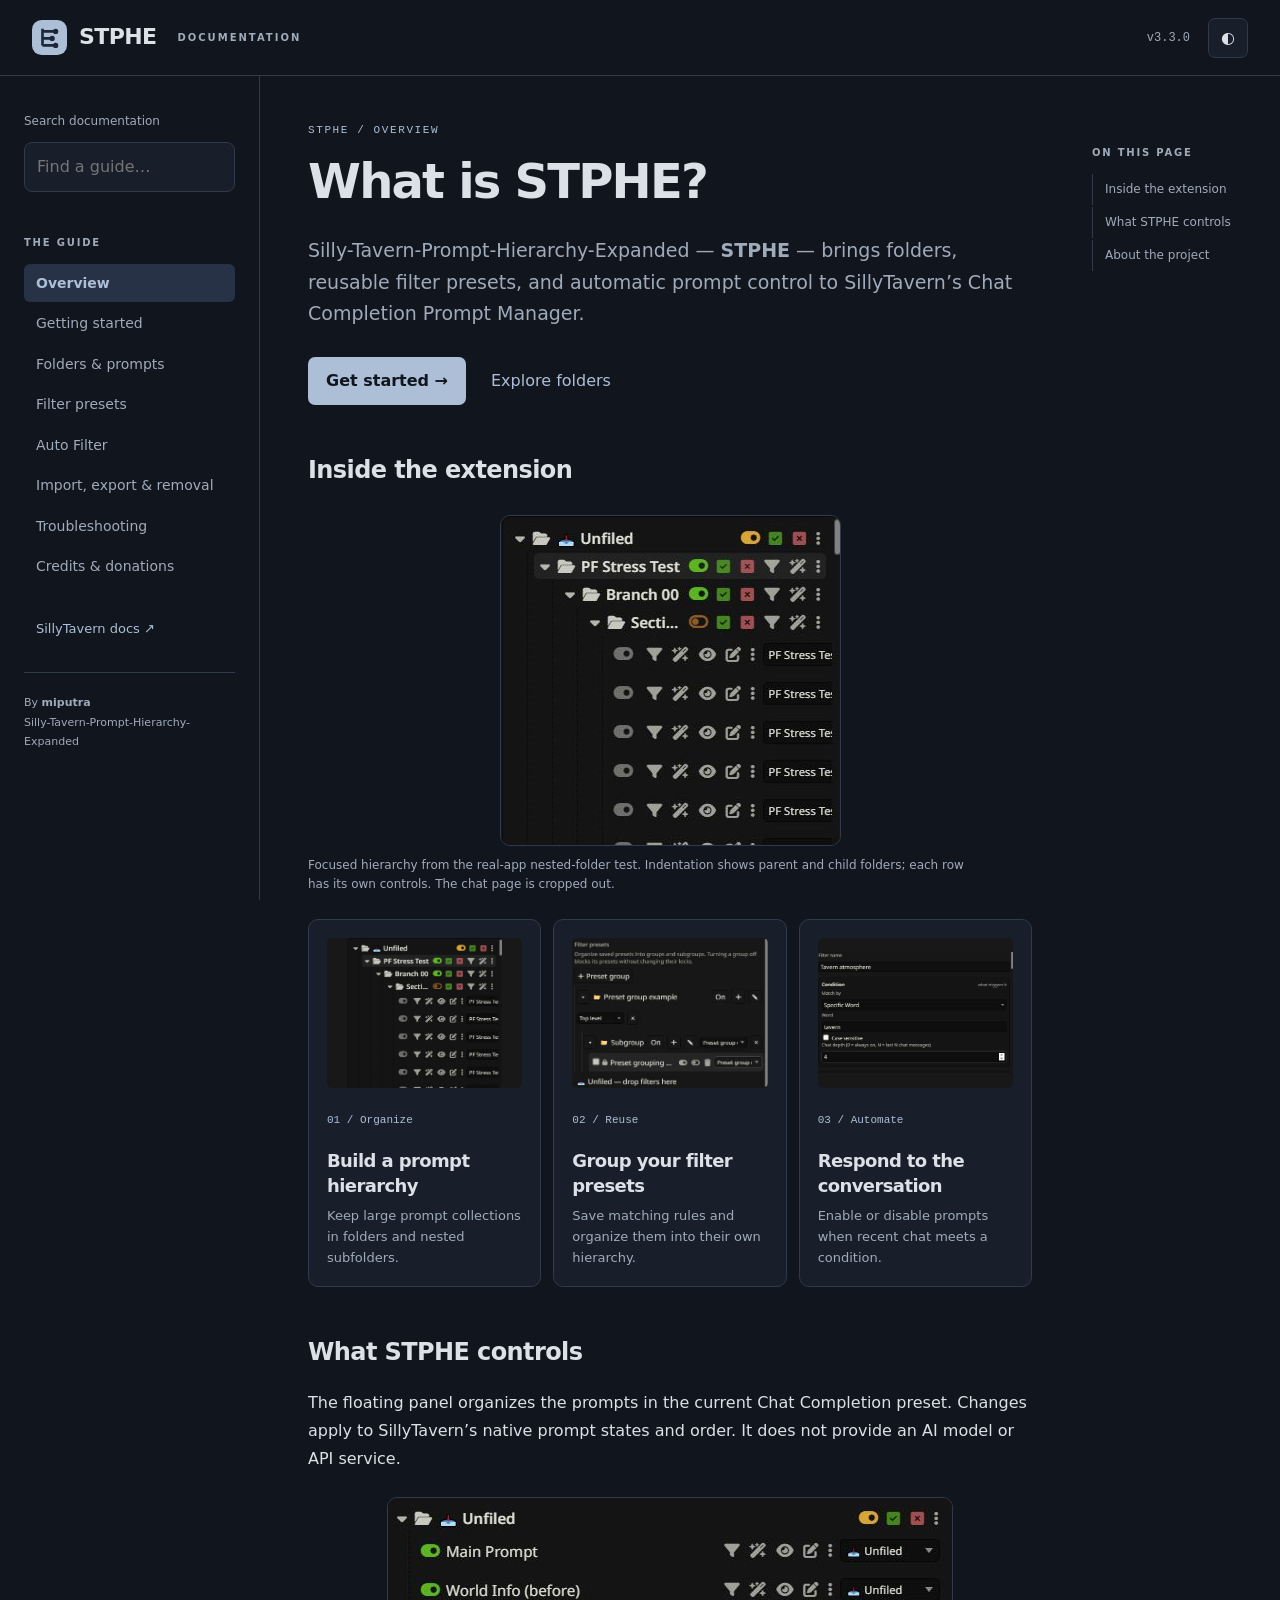
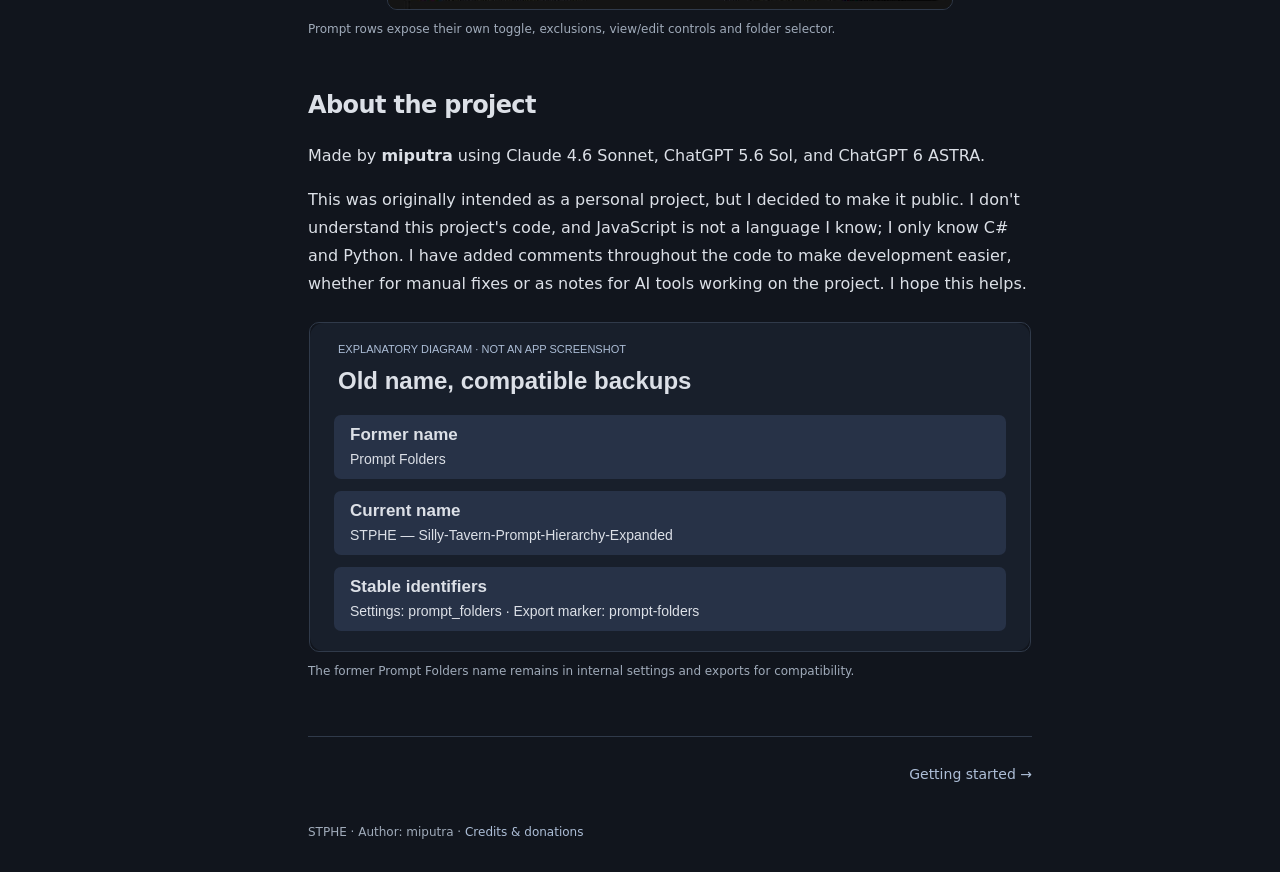
==== commit 735e0f5c: "Update documentation, support links, and native editor behavior" ====
--- a/docs/index.html
+++ b/docs/index.html
@@ -1,7 +1,91 @@
-<!doctype html><html lang="en"><head><meta charset="utf-8"><meta name="viewport" content="width=device-width,initial-scale=1"><meta name="description" content="What is STPHE? — STPHE documentation by miputra."><title>Overview · STPHE</title><link rel="icon" href="assets/icon.svg" type="image/svg+xml"><link rel="stylesheet" href="assets/site.css"><script src="assets/site.js" defer></script></head><body><a class="skip" href="#main">Skip to content</a><header><a class="brand" href="index.html"><img src="assets/icon.svg" alt="">STPHE <span>DOCUMENTATION</span></a><div class="header-right"><span class="version">v3.3.0</span><button id="theme" aria-label="Toggle color theme">◐</button><button id="menu" aria-label="Toggle navigation" aria-expanded="false">☰</button></div></header><div class="layout"><aside class="sidebar" id="navigation"><label for="search">Search documentation</label><input id="search" type="search" placeholder="Find a guide…" autocomplete="off"><div id="results" aria-live="polite"></div><p class="nav-label">THE GUIDE</p><nav aria-label="Documentation"><a href="index.html" aria-current="page">Overview</a><a href="getting-started.html">Getting started</a><a href="folders.html">Folders &amp; prompts</a><a href="presets.html">Filter presets</a><a href="auto-filter.html">Auto Filter</a><a href="backups.html">Import, export &amp; removal</a><a href="troubleshooting.html">Troubleshooting</a><a href="publishing.html">GitHub Pages</a><a href="credits.html">Credits &amp; donations</a></nav><a class="upstream" href="https://docs.sillytavern.app/">SillyTavern docs ↗</a><div class="sidebar-foot">By <strong>miputra</strong><br>Silly-Tavern-Prompt-Hierarchy-Expanded</div></aside><main id="main"><div class="eyebrow">STPHE / Overview</div><h1>What is STPHE?</h1><p class="lead">Silly-Tavern-Prompt-Hierarchy-Expanded — <strong>STPHE</strong> — brings folders, reusable filter presets, and automatic prompt control to SillyTavern’s Chat Completion Prompt Manager.</p><div class="hero-actions"><a class="primary" href="getting-started.html">Get started →</a><a href="folders.html">Explore folders</a></div><h2 id="screenshots">Inside the extension</h2>
-<figure><a href="assets/hierarchy.png"><img src="assets/hierarchy.png" alt="Focused hierarchy from the real-app nested-folder test. Indentation shows parent and child folders; each row has its own controls. The chat page is cropped out." loading="lazy"></a><figcaption>Focused hierarchy from the real-app nested-folder test. Indentation shows parent and child folders; each row has its own controls. The chat page is cropped out.</figcaption></figure>
-<div class="cards"><a href="folders.html"><img class="card-preview" src="assets/hierarchy.png" alt="Nested prompt folders" loading="lazy"><b>01 / Organize</b><h2>Build a prompt hierarchy</h2><p>Keep large prompt collections in folders and nested subfolders.</p></a><a href="presets.html"><img class="card-preview" src="assets/preset-hierarchy.png" alt="Saved preset inside a subgroup" loading="lazy"><b>02 / Reuse</b><h2>Group your filter presets</h2><p>Save matching rules and organize them into their own hierarchy.</p></a><a href="auto-filter.html"><img class="card-preview" src="assets/auto-condition.png" alt="Auto Filter word condition and chat depth" loading="lazy"><b>03 / Automate</b><h2>Respond to the conversation</h2><p>Enable or disable prompts when recent chat meets a condition.</p></a></div><h2 id="what-it-controls">What STPHE controls</h2><p>The floating panel organizes the prompts in the current Chat Completion preset. Changes apply to SillyTavern’s native prompt states and order. It does not provide an AI model or API service.</p>
-<figure><a href="assets/prompt-controls.png"><img src="assets/prompt-controls.png" alt="Prompt rows expose their own toggle, exclusions, view/edit controls and folder selector." loading="lazy"></a><figcaption>Prompt rows expose their own toggle, exclusions, view/edit controls and folder selector.</figcaption></figure>
-<h2 id="project">About the project</h2><p>Created by <strong>miputra</strong>. Formerly named Prompt Folders. Existing settings and exports remain compatible.</p><p>Made with Claude 4.6 Sonnet, ChatGPT 5.6 Sol, and ChatGPT 6 ASTRA.</p>
-<figure><a href="assets/backup-compatibility.svg"><img src="assets/backup-compatibility.svg" alt="The former Prompt Folders name remains in internal settings and exports for compatibility." loading="lazy"></a><figcaption>The former Prompt Folders name remains in internal settings and exports for compatibility.</figcaption></figure>
-<div class="page-nav"><span></span><a href="getting-started.html">Getting started →</a></div><footer>STPHE · Author: miputra · <a href="credits.html">Credits & donations</a></footer></main><aside class="toc"><p class="nav-label">ON THIS PAGE</p><nav aria-label="On this page"><a href="#screenshots">Inside the extension</a><a href="#what-it-controls">What STPHE controls</a><a href="#project">About the project</a></nav></aside></div></body></html>+<!doctype html>
+<html lang="en">
+
+<head>
+    <meta charset="utf-8">
+    <meta name="viewport" content="width=device-width,initial-scale=1">
+    <meta name="description" content="What is STPHE? — STPHE documentation by miputra.">
+    <title>Overview · STPHE</title>
+    <link rel="icon" href="assets/icon.svg" type="image/svg+xml">
+    <link rel="stylesheet" href="assets/site.css">
+    <script src="assets/site.js" defer></script>
+</head>
+
+<body><a class="skip" href="#main">Skip to content</a>
+    <header><a class="brand" href="index.html"><img src="assets/icon.svg" alt="">STPHE <span>DOCUMENTATION</span></a>
+        <div class="header-right"><span class="version">v3.3.0</span><button id="theme"
+                aria-label="Toggle color theme">◐</button><button id="menu" aria-label="Toggle navigation"
+                aria-expanded="false">☰</button></div>
+    </header>
+    <div class="layout">
+        <aside class="sidebar" id="navigation"><label for="search">Search documentation</label><input id="search"
+                type="search" placeholder="Find a guide…" autocomplete="off">
+            <div id="results" aria-live="polite"></div>
+            <p class="nav-label">THE GUIDE</p>
+            <nav aria-label="Documentation"><a href="index.html" aria-current="page">Overview</a><a
+                    href="getting-started.html">Getting started</a><a href="folders.html">Folders &amp; prompts</a><a
+                    href="presets.html">Filter presets</a><a href="auto-filter.html">Auto Filter</a><a
+                    href="backups.html">Import, export &amp; removal</a><a
+                    href="troubleshooting.html">Troubleshooting</a><a href="credits.html">Credits &amp; donations</a>
+            </nav><a class="upstream" href="https://docs.sillytavern.app/">SillyTavern docs ↗</a>
+            <div class="sidebar-foot">By <strong>miputra</strong><br>Silly-Tavern-Prompt-Hierarchy-Expanded</div>
+        </aside>
+        <main id="main">
+            <div class="eyebrow">STPHE / Overview</div>
+            <h1>What is STPHE?</h1>
+            <p class="lead">Silly-Tavern-Prompt-Hierarchy-Expanded — <strong>STPHE</strong> — brings folders, reusable
+                filter presets, and automatic prompt control to SillyTavern’s Chat Completion Prompt Manager.</p>
+            <div class="hero-actions"><a class="primary" href="getting-started.html">Get started →</a><a
+                    href="folders.html">Explore folders</a></div>
+            <h2 id="screenshots">Inside the extension</h2>
+            <figure><a href="assets/hierarchy.png"><img src="assets/hierarchy.png"
+                        alt="Focused hierarchy from the real-app nested-folder test. Indentation shows parent and child folders; each row has its own controls. The chat page is cropped out."
+                        loading="lazy"></a>
+                <figcaption>Focused hierarchy from the real-app nested-folder test. Indentation shows parent and child
+                    folders; each row has its own controls. The chat page is cropped out.</figcaption>
+            </figure>
+            <div class="cards"><a href="folders.html"><img class="card-preview" src="assets/hierarchy.png"
+                        alt="Nested prompt folders" loading="lazy"><b>01 / Organize</b>
+                    <h2>Build a prompt hierarchy</h2>
+                    <p>Keep large prompt collections in folders and nested subfolders.</p>
+                </a><a href="presets.html"><img class="card-preview" src="assets/preset-hierarchy.png"
+                        alt="Saved preset inside a subgroup" loading="lazy"><b>02 / Reuse</b>
+                    <h2>Group your filter presets</h2>
+                    <p>Save matching rules and organize them into their own hierarchy.</p>
+                </a><a href="auto-filter.html"><img class="card-preview" src="assets/auto-condition.png"
+                        alt="Auto Filter word condition and chat depth" loading="lazy"><b>03 / Automate</b>
+                    <h2>Respond to the conversation</h2>
+                    <p>Enable or disable prompts when recent chat meets a condition.</p>
+                </a></div>
+            <h2 id="what-it-controls">What STPHE controls</h2>
+            <p>The floating panel organizes the prompts in the current Chat Completion preset. Changes apply to
+                SillyTavern’s native prompt states and order. It does not provide an AI model or API service.</p>
+            <figure><a href="assets/prompt-controls.png"><img src="assets/prompt-controls.png"
+                        alt="Prompt rows expose their own toggle, exclusions, view/edit controls and folder selector."
+                        loading="lazy"></a>
+                <figcaption>Prompt rows expose their own toggle, exclusions, view/edit controls and folder selector.
+                </figcaption>
+            </figure>
+            <h2 id="project">About the project</h2>
+            <p>Made by <strong>miputra</strong> using Claude 4.6 Sonnet, ChatGPT 5.6 Sol, and ChatGPT 6 ASTRA.</p>
+            <p> This was originally intended as a personal project, but I decided to make it public. I don't understand this project's code, and JavaScript is not a language I know; I only know C# and Python.
+
+I have added comments throughout the code to make development easier, whether for manual fixes or as notes for AI tools working on the project. I hope this helps.</p>
+            <figure><a href="assets/backup-compatibility.svg"><img src="assets/backup-compatibility.svg"
+                        alt="The former Prompt Folders name remains in internal settings and exports for compatibility."
+                        loading="lazy"></a>
+                <figcaption>The former Prompt Folders name remains in internal settings and exports for compatibility.
+                </figcaption>
+            </figure>
+            <div class="page-nav"><span></span><a href="getting-started.html">Getting started →</a></div>
+            <footer>STPHE · Author: miputra · <a href="credits.html">Credits & donations</a></footer>
+        </main>
+        <aside class="toc">
+            <p class="nav-label">ON THIS PAGE</p>
+            <nav aria-label="On this page"><a href="#screenshots">Inside the extension</a><a
+                    href="#what-it-controls">What STPHE controls</a><a href="#project">About the project</a></nav>
+        </aside>
+    </div>
+</body>
+
+</html>
--- a/docs/assets/site.css
+++ b/docs/assets/site.css
@@ -1,5 +1,5 @@
 *{box-sizing:border-box} :root{color-scheme:dark;--bg:#11151d;--panel:#181f2b;--text:#dce0e7;--muted:#a0abba;--line:#303a4a;--accent:#adbed7;--soft:#273247} :root.light{color-scheme:light;--bg:#f3f4f6;--panel:#e9ecf1;--text:#253044;--muted:#526078;--line:#cbd2de;--accent:#425c85;--soft:#dce3ee} body{margin:0;background:var(--bg);color:var(--text);font:16px/1.75 system-ui,-apple-system,Segoe UI,sans-serif}a{color:var(--accent);text-decoration:none}a:hover{text-decoration:underline}button,input{font:inherit}button{cursor:pointer;background:var(--panel);color:var(--text);border:1px solid var(--line);border-radius:7px;padding:5px 12px}button:hover{border-color:var(--accent)}:focus-visible{outline:2px solid var(--accent);outline-offset:4px}header{height:76px;position:sticky;top:0;z-index:10;background:var(--bg);border-bottom:1px solid var(--line);display:flex;align-items:center;justify-content:space-between;padding:0 32px}.brand{display:flex;align-items:center;gap:12px;color:var(--text);font-size:22px;font-weight:750;letter-spacing:-.6px}.brand img{width:35px}.brand span{font-size:10px;letter-spacing:2px;color:var(--muted);margin-left:9px}.header-right{display:flex;align-items:center;gap:18px}.version{font:12px monospace;color:var(--muted)}#menu{display:none}.layout{display:grid;grid-template-columns:260px minmax(0,820px) 200px;max-width:1440px;margin:auto}.sidebar{position:sticky;top:76px;height:calc(100vh - 76px);overflow:auto;padding:30px 24px;border-right:1px solid var(--line)}.sidebar label{font-size:12px;color:var(--muted)}input{width:100%;margin:8px 0 18px;padding:10px 12px;background:var(--panel);border:1px solid var(--line);border-radius:8px;color:var(--text)}.nav-label{font-size:10px;letter-spacing:1.8px;font-weight:700;color:var(--muted);margin:24px 0 12px}nav a{display:block;color:var(--muted);font-size:14px;padding:7px 12px;border-radius:6px;margin:2px 0}nav a:hover{color:var(--text);background:var(--panel);text-decoration:none}nav a[aria-current]{background:var(--soft);color:var(--accent);font-weight:650}.upstream{display:block;font-size:13px;margin:32px 12px}.sidebar-foot{border-top:1px solid var(--line);padding-top:20px;font-size:11px;color:var(--muted);overflow-wrap:anywhere}main{min-width:0;padding:48px 48px 28px}.eyebrow{color:var(--accent);font:11px monospace;letter-spacing:1.6px;text-transform:uppercase;margin-bottom:18px}h1{font-size:clamp(32px,4vw,48px);letter-spacing:-1.8px;line-height:1.15;margin:0 0 26px;max-width:670px}h2{font-size:24px;letter-spacing:-.6px;margin:44px 0 16px;scroll-margin-top:100px}h3{margin-top:0}p{margin:16px 0}.lead{font-size:19px;color:var(--muted);line-height:1.65}.hero-actions{display:flex;align-items:center;gap:25px;margin:28px 0 36px}.primary{background:var(--accent);color:var(--bg);padding:10px 18px;border-radius:7px;font-weight:650}.cards{display:grid;grid-template-columns:repeat(3,1fr);gap:12px}.cards a{border:1px solid var(--line);border-radius:10px;padding:18px;background:var(--panel);color:var(--text)}.cards b{font:11px monospace;color:var(--accent)}.cards h2{font-size:18px;line-height:1.4;margin:16px 0 8px}.cards p{font-size:13px;color:var(--muted);line-height:1.6;margin:0}.toc{position:sticky;top:100px;height:fit-content;padding:20px 12px}.toc nav a{font-size:12px;border-left:1px solid var(--line);border-radius:0;padding:5px 12px}figure{margin:24px 0}figure img{display:block;width:100%;border:1px solid var(--line);border-radius:10px}figcaption{font-size:12px;color:var(--muted);margin-top:10px}table{width:100%;border-collapse:collapse;font-size:14px}td,th{padding:13px 14px;border:1px solid var(--line);text-align:left;vertical-align:top}th{background:var(--panel)}code{font-size:.88em;overflow-wrap:anywhere;background:var(--panel);padding:2px 5px;border-radius:4px}pre{white-space:pre-wrap;background:var(--panel);padding:18px;border:1px solid var(--line);border-radius:8px}.note{border-left:3px solid var(--accent);background:var(--panel);padding:16px 20px;margin:25px 0;color:var(--muted)}li{margin:10px 0}.donation{border:1px solid var(--line);border-radius:10px;padding:22px;margin:18px 0}.donation code{display:block;word-break:break-all;margin-bottom:18px}.page-nav{display:flex;justify-content:space-between;border-top:1px solid var(--line);padding-top:25px;margin-top:55px;font-size:14px;gap:20px}footer{color:var(--muted);font-size:12px;margin-top:36px}#results a{display:block;font-size:13px;padding:8px;background:var(--panel);border-bottom:1px solid var(--line)}#results p{font-size:12px}.skip{position:absolute;top:-100px}.skip:focus{top:12px;z-index:20;background:var(--bg);padding:8px}@media(max-width:1150px){.layout{grid-template-columns:240px minmax(0,1fr)}.toc{display:none}main{padding:40px 32px}.cards{grid-template-columns:1fr}.cards a{padding:20px}.cards h2{margin-top:10px}}@media(max-width:700px){header{padding:0 18px;height:65px}.brand span{display:none}#menu{display:block}.layout{display:block}.sidebar{display:none;position:fixed;top:65px;left:0;bottom:0;height:auto;width:285px;background:var(--bg);z-index:9;box-shadow:15px 0 50px #0005}.sidebar.open{display:block}main{padding:32px 22px}h1{font-size:36px}.hero-actions{gap:16px;font-size:14px}.version{display:none}table{font-size:12px}td,th{padding:8px}body{font-size:15px}}
 /* Keep focused captures readable without enlarging small controls. */
-figure img{width:auto;max-width:100%;height:auto;margin-inline:auto}figure a{display:block;width:fit-content;max-width:100%;margin-inline:auto}figcaption{max-width:680px;line-height:1.6}details.support{border:1px solid var(--line);border-radius:10px;padding:16px 20px;margin:24px 0}details.support summary{cursor:pointer;color:var(--accent);font-weight:600}details.support[open] summary{margin-bottom:18px}
+figure img{width:auto;max-width:100%;height:auto;margin-inline:auto}figure a{display:block;width:fit-content;max-width:100%;margin-inline:auto}figcaption{max-width:680px;line-height:1.6}.support{border:1px solid var(--line);border-radius:10px;padding:16px 20px;margin:24px 0}
 
 .cards .card-preview{display:block;width:100%;height:150px;object-fit:contain;margin-bottom:16px;border-radius:5px;background:#181818}
